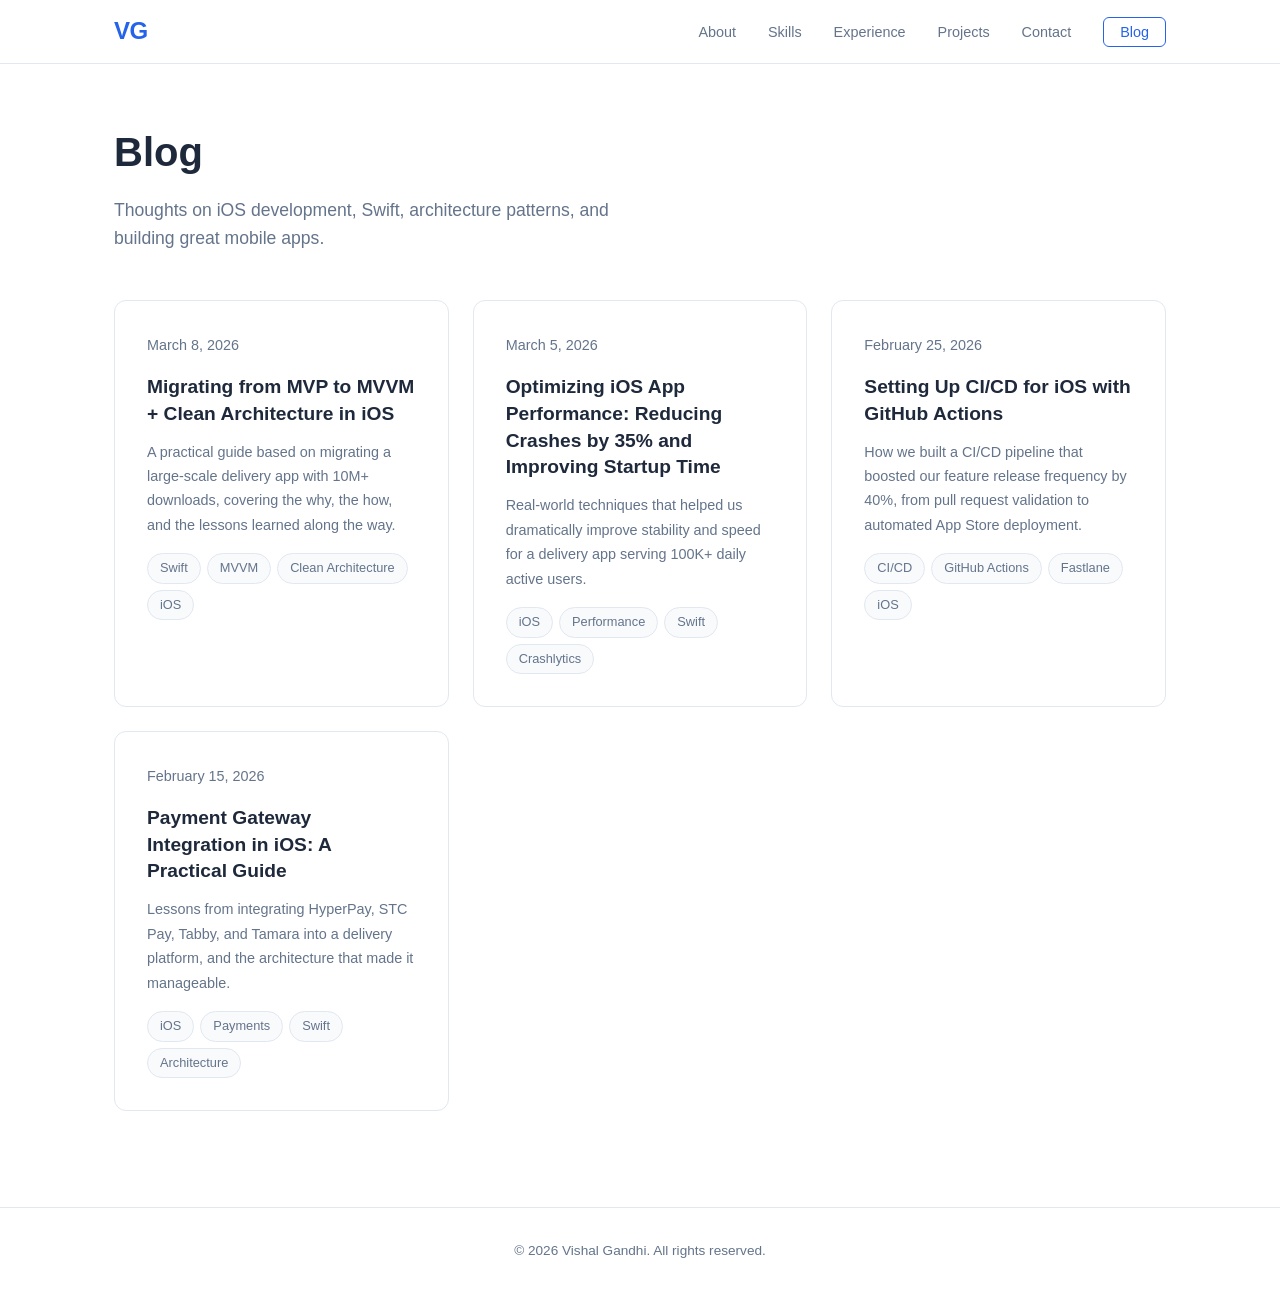
==== blog.html @ e0c9e322 "Initial commit: personal developer portfolio website" ====
<!DOCTYPE html>
<html lang="en">
<head>
  <meta charset="UTF-8">
  <meta name="viewport" content="width=device-width, initial-scale=1.0">
  <title>Blog - Vishal Gandhi</title>
  <meta name="description" content="Blog posts by Vishal Gandhi on iOS development, Swift, architecture, and mobile engineering.">
  <link rel="stylesheet" href="css/style.css">
  <style>
    .blog-hero {
      padding: 120px 0 48px;
    }
    .blog-hero h1 {
      font-size: 2.5rem;
      font-weight: 800;
      margin-bottom: 12px;
    }
    .blog-hero p {
      font-size: 1.1rem;
      color: var(--color-text-light);
      max-width: 560px;
    }
    .blog-grid {
      display: grid;
      grid-template-columns: repeat(auto-fill, minmax(320px, 1fr));
      gap: 24px;
      padding-bottom: 96px;
    }
    .blog-card {
      background: var(--color-card);
      border: 1px solid var(--color-border);
      border-radius: 12px;
      padding: 32px;
      transition: all 0.2s ease;
    }
    .blog-card:hover {
      transform: translateY(-4px);
      box-shadow: 0 8px 24px rgba(0, 0, 0, 0.08);
    }
    .blog-card-date {
      font-size: 0.8rem;
      color: var(--color-text-light);
      font-weight: 500;
      margin-bottom: 12px;
    }
    .blog-card h2 {
      font-size: 1.2rem;
      font-weight: 700;
      margin-bottom: 12px;
      line-height: 1.4;
    }
    .blog-card p {
      font-size: 0.9rem;
      color: var(--color-text-light);
      line-height: 1.7;
      margin-bottom: 16px;
    }
    .blog-card-tags {
      display: flex;
      flex-wrap: wrap;
      gap: 6px;
    }
    .blog-empty {
      text-align: center;
      padding: 64px 0 96px;
    }
    .blog-empty-icon {
      color: var(--color-text-light);
      margin-bottom: 24px;
      opacity: 0.4;
    }
    .blog-empty h2 {
      font-size: 1.5rem;
      font-weight: 700;
      margin-bottom: 12px;
    }
    .blog-empty p {
      font-size: 1rem;
      color: var(--color-text-light);
      max-width: 400px;
      margin: 0 auto;
    }
    @media (max-width: 768px) {
      .blog-hero h1 { font-size: 2rem; }
      .blog-grid { grid-template-columns: 1fr; }
    }
  </style>
</head>
<body>

  <!-- Navigation -->
  <nav class="nav" id="nav">
    <div class="nav-container">
      <a href="index.html" class="nav-logo">VG</a>
      <button class="nav-toggle" id="nav-toggle" aria-label="Toggle navigation">
        <span></span>
        <span></span>
        <span></span>
      </button>
      <ul class="nav-links" id="nav-links">
        <li><a href="index.html#about">About</a></li>
        <li><a href="index.html#skills">Skills</a></li>
        <li><a href="index.html#experience">Experience</a></li>
        <li><a href="index.html#projects">Projects</a></li>
        <li><a href="index.html#contact">Contact</a></li>
        <li><a href="blog.html" class="nav-blog-link active">Blog</a></li>
      </ul>
    </div>
  </nav>

  <!-- Blog Header -->
  <section class="blog-hero">
    <div class="container">
      <h1>Blog</h1>
      <p>Thoughts on iOS development, Swift, architecture patterns, and building great mobile apps.</p>
    </div>
  </section>

  <!-- Blog Posts -->
  <section>
    <div class="container">
      <div class="blog-grid">

        <a href="blog/mvvm-clean-architecture-ios.html" class="blog-card">
          <p class="blog-card-date">March 8, 2026</p>
          <h2>Migrating from MVP to MVVM + Clean Architecture in iOS</h2>
          <p>A practical guide based on migrating a large-scale delivery app with 10M+ downloads, covering the why, the how, and the lessons learned along the way.</p>
          <div class="blog-card-tags">
            <span class="tag">Swift</span>
            <span class="tag">MVVM</span>
            <span class="tag">Clean Architecture</span>
            <span class="tag">iOS</span>
          </div>
        </a>

        <a href="blog/optimizing-ios-app-performance.html" class="blog-card">
          <p class="blog-card-date">March 5, 2026</p>
          <h2>Optimizing iOS App Performance: Reducing Crashes by 35% and Improving Startup Time</h2>
          <p>Real-world techniques that helped us dramatically improve stability and speed for a delivery app serving 100K+ daily active users.</p>
          <div class="blog-card-tags">
            <span class="tag">iOS</span>
            <span class="tag">Performance</span>
            <span class="tag">Swift</span>
            <span class="tag">Crashlytics</span>
          </div>
        </a>

        <a href="blog/cicd-ios-github-actions.html" class="blog-card">
          <p class="blog-card-date">February 25, 2026</p>
          <h2>Setting Up CI/CD for iOS with GitHub Actions</h2>
          <p>How we built a CI/CD pipeline that boosted our feature release frequency by 40%, from pull request validation to automated App Store deployment.</p>
          <div class="blog-card-tags">
            <span class="tag">CI/CD</span>
            <span class="tag">GitHub Actions</span>
            <span class="tag">Fastlane</span>
            <span class="tag">iOS</span>
          </div>
        </a>

        <a href="blog/payment-gateway-integration-ios.html" class="blog-card">
          <p class="blog-card-date">February 15, 2026</p>
          <h2>Payment Gateway Integration in iOS: A Practical Guide</h2>
          <p>Lessons from integrating HyperPay, STC Pay, Tabby, and Tamara into a delivery platform, and the architecture that made it manageable.</p>
          <div class="blog-card-tags">
            <span class="tag">iOS</span>
            <span class="tag">Payments</span>
            <span class="tag">Swift</span>
            <span class="tag">Architecture</span>
          </div>
        </a>

      </div>
    </div>
  </section>

  <!-- Footer -->
  <footer class="footer">
    <div class="container">
      <p>&copy; 2026 Vishal Gandhi. All rights reserved.</p>
    </div>
  </footer>

  <script>
    // Navigation scroll shadow
    const nav = document.getElementById('nav');
    window.addEventListener('scroll', () => {
      nav.classList.toggle('scrolled', window.scrollY > 10);
    });

    // Mobile navigation toggle
    const navToggle = document.getElementById('nav-toggle');
    const navLinks = document.getElementById('nav-links');
    navToggle.addEventListener('click', () => {
      navLinks.classList.toggle('open');
      const spans = navToggle.querySelectorAll('span');
      if (navLinks.classList.contains('open')) {
        spans[0].style.transform = 'rotate(45deg) translate(5px, 5px)';
        spans[1].style.opacity = '0';
        spans[2].style.transform = 'rotate(-45deg) translate(5px, -5px)';
      } else {
        spans[0].style.transform = '';
        spans[1].style.opacity = '';
        spans[2].style.transform = '';
      }
    });
    navLinks.querySelectorAll('a').forEach(link => {
      link.addEventListener('click', () => {
        navLinks.classList.remove('open');
        const spans = navToggle.querySelectorAll('span');
        spans[0].style.transform = '';
        spans[1].style.opacity = '';
        spans[2].style.transform = '';
      });
    });
  </script>
</body>
</html>
---- css/style.css ----
/* ========================================
   Reset & Base
   ======================================== */
*,
*::before,
*::after {
  margin: 0;
  padding: 0;
  box-sizing: border-box;
}

:root {
  --color-primary: #2563eb;
  --color-primary-dark: #1d4ed8;
  --color-text: #1e293b;
  --color-text-light: #64748b;
  --color-bg: #ffffff;
  --color-bg-alt: #f8fafc;
  --color-border: #e2e8f0;
  --color-card: #ffffff;
  --font-family: -apple-system, BlinkMacSystemFont, 'Segoe UI', Roboto, 'Helvetica Neue', Arial, sans-serif;
  --max-width: 1100px;
  --nav-height: 64px;
}

html {
  scroll-behavior: smooth;
  scroll-padding-top: var(--nav-height);
}

body {
  font-family: var(--font-family);
  color: var(--color-text);
  background: var(--color-bg);
  line-height: 1.6;
  -webkit-font-smoothing: antialiased;
}

a {
  color: inherit;
  text-decoration: none;
}

ul {
  list-style: none;
}

img {
  max-width: 100%;
  display: block;
}

/* ========================================
   Layout
   ======================================== */
.container {
  max-width: var(--max-width);
  margin: 0 auto;
  padding: 0 24px;
}

.section {
  padding: 96px 0;
}

.section-alt {
  background: var(--color-bg-alt);
}

.section-title {
  font-size: 2rem;
  font-weight: 700;
  margin-bottom: 48px;
  position: relative;
  display: inline-block;
}

.section-title::after {
  content: '';
  position: absolute;
  bottom: -8px;
  left: 0;
  width: 48px;
  height: 3px;
  background: var(--color-primary);
  border-radius: 2px;
}

/* ========================================
   Navigation
   ======================================== */
.nav {
  position: fixed;
  top: 0;
  left: 0;
  right: 0;
  height: var(--nav-height);
  background: rgba(255, 255, 255, 0.95);
  backdrop-filter: blur(8px);
  border-bottom: 1px solid var(--color-border);
  z-index: 1000;
  transition: box-shadow 0.3s ease;
}

.nav.scrolled {
  box-shadow: 0 1px 8px rgba(0, 0, 0, 0.08);
}

.nav-container {
  max-width: var(--max-width);
  margin: 0 auto;
  padding: 0 24px;
  height: 100%;
  display: flex;
  align-items: center;
  justify-content: space-between;
}

.nav-logo {
  font-size: 1.5rem;
  font-weight: 800;
  color: var(--color-primary);
  letter-spacing: -0.02em;
}

.nav-links {
  display: flex;
  align-items: center;
  gap: 32px;
}

.nav-links a {
  font-size: 0.9rem;
  font-weight: 500;
  color: var(--color-text-light);
  transition: color 0.2s ease;
}

.nav-links a:hover,
.nav-links a.active {
  color: var(--color-primary);
}

.nav-blog-link {
  padding: 6px 16px;
  border: 1.5px solid var(--color-primary);
  border-radius: 6px;
  color: var(--color-primary) !important;
  transition: all 0.2s ease !important;
}

.nav-blog-link:hover {
  background: var(--color-primary);
  color: white !important;
}

.nav-toggle {
  display: none;
  flex-direction: column;
  gap: 5px;
  background: none;
  border: none;
  cursor: pointer;
  padding: 4px;
}

.nav-toggle span {
  display: block;
  width: 24px;
  height: 2px;
  background: var(--color-text);
  border-radius: 2px;
  transition: all 0.3s ease;
}

/* ========================================
   Hero
   ======================================== */
.hero {
  min-height: 100vh;
  display: flex;
  align-items: center;
  padding-top: var(--nav-height);
}

.hero-inner {
  display: flex;
  align-items: center;
  justify-content: space-between;
  gap: 48px;
}

.hero-content {
  max-width: 640px;
}

.hero-image {
  flex-shrink: 0;
}

.hero-image img {
  width: 280px;
  height: 280px;
  border-radius: 50%;
  object-fit: cover;
  object-position: center top;
  border: 4px solid var(--color-border);
  box-shadow: 0 8px 24px rgba(0, 0, 0, 0.1);
}

.hero-greeting {
  font-size: 1.1rem;
  color: var(--color-primary);
  font-weight: 500;
  margin-bottom: 8px;
}

.hero-name {
  font-size: 3.5rem;
  font-weight: 800;
  line-height: 1.1;
  letter-spacing: -0.03em;
  margin-bottom: 8px;
}

.hero-title {
  font-size: 1.5rem;
  font-weight: 600;
  color: var(--color-text-light);
  margin-bottom: 20px;
}

.hero-tagline {
  font-size: 1.1rem;
  color: var(--color-text-light);
  line-height: 1.7;
  margin-bottom: 32px;
}

.hero-links {
  display: flex;
  gap: 16px;
  margin-bottom: 40px;
}

.hero-social {
  display: flex;
  gap: 20px;
}

.hero-social a {
  color: var(--color-text-light);
  transition: color 0.2s ease, transform 0.2s ease;
}

.hero-social a:hover {
  color: var(--color-primary);
  transform: translateY(-2px);
}

/* ========================================
   Buttons
   ======================================== */
.btn {
  display: inline-flex;
  align-items: center;
  padding: 12px 28px;
  font-size: 0.95rem;
  font-weight: 600;
  border-radius: 8px;
  transition: all 0.2s ease;
  cursor: pointer;
  border: none;
}

.btn-primary {
  background: var(--color-primary);
  color: white;
}

.btn-primary:hover {
  background: var(--color-primary-dark);
  transform: translateY(-1px);
  box-shadow: 0 4px 12px rgba(37, 99, 235, 0.3);
}

.btn-outline {
  border: 1.5px solid var(--color-border);
  color: var(--color-text);
  background: transparent;
}

.btn-outline:hover {
  border-color: var(--color-primary);
  color: var(--color-primary);
}

/* ========================================
   About
   ======================================== */
.about-content {
  max-width: 720px;
}

.about-content p {
  font-size: 1.05rem;
  color: var(--color-text-light);
  line-height: 1.8;
  margin-bottom: 16px;
}

.about-content p:last-child {
  margin-bottom: 0;
}

/* ========================================
   Skills
   ======================================== */
.skills-grid {
  display: grid;
  grid-template-columns: repeat(auto-fill, minmax(320px, 1fr));
  gap: 24px;
}

.skill-card {
  background: var(--color-card);
  border: 1px solid var(--color-border);
  border-radius: 12px;
  padding: 28px;
  transition: box-shadow 0.2s ease;
}

.skill-card:hover {
  box-shadow: 0 4px 16px rgba(0, 0, 0, 0.06);
}

.skill-card h3 {
  font-size: 1.1rem;
  font-weight: 700;
  margin-bottom: 16px;
}

.skill-tags {
  display: flex;
  flex-wrap: wrap;
  gap: 8px;
}

.tag {
  display: inline-block;
  padding: 4px 12px;
  font-size: 0.8rem;
  font-weight: 500;
  background: var(--color-bg-alt);
  color: var(--color-text-light);
  border-radius: 20px;
  border: 1px solid var(--color-border);
}

/* ========================================
   Experience Timeline
   ======================================== */
.timeline {
  position: relative;
  padding-left: 32px;
}

.timeline::before {
  content: '';
  position: absolute;
  left: 7px;
  top: 8px;
  bottom: 8px;
  width: 2px;
  background: var(--color-border);
}

.timeline-item {
  position: relative;
  margin-bottom: 48px;
}

.timeline-item:last-child {
  margin-bottom: 0;
}

.timeline-marker {
  position: absolute;
  left: -32px;
  top: 8px;
  width: 16px;
  height: 16px;
  border-radius: 50%;
  background: var(--color-bg);
  border: 3px solid var(--color-primary);
  z-index: 1;
}

.timeline-item:first-child .timeline-marker {
  background: var(--color-primary);
}

.timeline-header {
  margin-bottom: 16px;
}

.timeline-header h3 {
  font-size: 1.25rem;
  font-weight: 700;
  margin-bottom: 4px;
}

.timeline-company {
  display: block;
  font-size: 1rem;
  color: var(--color-primary);
  font-weight: 500;
  margin-bottom: 4px;
}

.timeline-date {
  display: block;
  font-size: 0.85rem;
  color: var(--color-text-light);
  font-weight: 500;
}

.timeline-details {
  list-style: disc;
  padding-left: 20px;
}

.timeline-details li {
  font-size: 0.95rem;
  color: var(--color-text-light);
  line-height: 1.7;
  margin-bottom: 8px;
}

.timeline-details li:last-child {
  margin-bottom: 0;
}

/* ========================================
   Projects
   ======================================== */
.projects-grid {
  display: grid;
  grid-template-columns: repeat(auto-fill, minmax(280px, 1fr));
  gap: 24px;
}

.project-card {
  background: var(--color-card);
  border: 1px solid var(--color-border);
  border-radius: 12px;
  padding: 32px;
  transition: all 0.2s ease;
}

.project-card:hover {
  transform: translateY(-4px);
  box-shadow: 0 8px 24px rgba(0, 0, 0, 0.08);
}

.project-icon {
  color: var(--color-primary);
  margin-bottom: 20px;
}

.project-card h3 {
  font-size: 1.25rem;
  font-weight: 700;
  margin-bottom: 4px;
}

.project-subtitle {
  font-size: 0.9rem;
  color: var(--color-primary);
  font-weight: 500;
  margin-bottom: 12px;
}

.project-description {
  font-size: 0.9rem;
  color: var(--color-text-light);
  line-height: 1.7;
  margin-bottom: 16px;
}

.project-stats {
  display: flex;
  flex-wrap: wrap;
  gap: 12px;
  margin-bottom: 16px;
}

.project-stats span {
  font-size: 0.8rem;
  font-weight: 600;
  color: var(--color-primary);
  background: rgba(37, 99, 235, 0.08);
  padding: 4px 12px;
  border-radius: 20px;
}

.project-tags {
  display: flex;
  flex-wrap: wrap;
  gap: 6px;
}

.project-tags .tag {
  font-size: 0.75rem;
  padding: 3px 10px;
}

.project-link {
  display: inline-flex;
  align-items: center;
  gap: 6px;
  margin-top: 16px;
  font-size: 0.85rem;
  font-weight: 600;
  color: var(--color-primary);
  transition: gap 0.2s ease;
}

.project-link:hover {
  gap: 10px;
}

/* ========================================
   Education
   ======================================== */
.education-card {
  background: var(--color-card);
  border: 1px solid var(--color-border);
  border-radius: 12px;
  padding: 32px;
  max-width: 480px;
}

.education-card h3 {
  font-size: 1.25rem;
  font-weight: 700;
  margin-bottom: 8px;
}

.education-school {
  font-size: 1rem;
  color: var(--color-primary);
  font-weight: 500;
  margin-bottom: 4px;
}

.education-location {
  font-size: 0.9rem;
  color: var(--color-text-light);
  margin-bottom: 4px;
}

.education-date {
  font-size: 0.85rem;
  color: var(--color-text-light);
  font-weight: 500;
}

/* ========================================
   Contact
   ======================================== */
.contact-intro {
  font-size: 1.05rem;
  color: var(--color-text-light);
  max-width: 560px;
  margin-bottom: 40px;
}

.contact-grid {
  display: grid;
  grid-template-columns: repeat(auto-fill, minmax(240px, 1fr));
  gap: 16px;
}

.contact-card {
  display: flex;
  align-items: center;
  gap: 16px;
  padding: 20px 24px;
  background: var(--color-card);
  border: 1px solid var(--color-border);
  border-radius: 12px;
  color: var(--color-text);
  transition: all 0.2s ease;
}

.contact-card:hover {
  border-color: var(--color-primary);
  box-shadow: 0 4px 12px rgba(0, 0, 0, 0.06);
}

.contact-card svg {
  color: var(--color-primary);
  flex-shrink: 0;
}

.contact-card span {
  font-size: 0.9rem;
  font-weight: 500;
}

/* ========================================
   Footer
   ======================================== */
.footer {
  padding: 32px 0;
  border-top: 1px solid var(--color-border);
  text-align: center;
}

.footer p {
  font-size: 0.85rem;
  color: var(--color-text-light);
}

/* ========================================
   Responsive
   ======================================== */
@media (max-width: 768px) {
  .hero-inner {
    flex-direction: column-reverse;
    text-align: center;
    gap: 32px;
  }

  .hero-image img {
    width: 200px;
    height: 200px;
  }

  .hero-social {
    justify-content: center;
  }

  .hero-name {
    font-size: 2.5rem;
  }

  .hero-title {
    font-size: 1.25rem;
  }

  .section {
    padding: 64px 0;
  }

  .section-title {
    font-size: 1.75rem;
  }

  .nav-toggle {
    display: flex;
  }

  .nav-links {
    position: fixed;
    top: var(--nav-height);
    left: 0;
    right: 0;
    background: var(--color-bg);
    flex-direction: column;
    padding: 24px;
    gap: 20px;
    border-bottom: 1px solid var(--color-border);
    transform: translateY(-100%);
    opacity: 0;
    pointer-events: none;
    transition: all 0.3s ease;
  }

  .nav-links.open {
    transform: translateY(0);
    opacity: 1;
    pointer-events: all;
  }

  .hero-links {
    flex-direction: column;
    gap: 12px;
  }

  .btn {
    text-align: center;
    justify-content: center;
  }

  .skills-grid {
    grid-template-columns: 1fr;
  }

  .projects-grid {
    grid-template-columns: 1fr;
  }

  .contact-grid {
    grid-template-columns: 1fr;
  }
}

@media (max-width: 480px) {
  .hero-name {
    font-size: 2rem;
  }

  .container {
    padding: 0 16px;
  }
}

/* ========================================
   Animations
   ======================================== */
@media (prefers-reduced-motion: no-preference) {
  .fade-in {
    opacity: 0;
    transform: translateY(20px);
    transition: opacity 0.6s ease, transform 0.6s ease;
  }

  .fade-in.visible {
    opacity: 1;
    transform: translateY(0);
  }
}
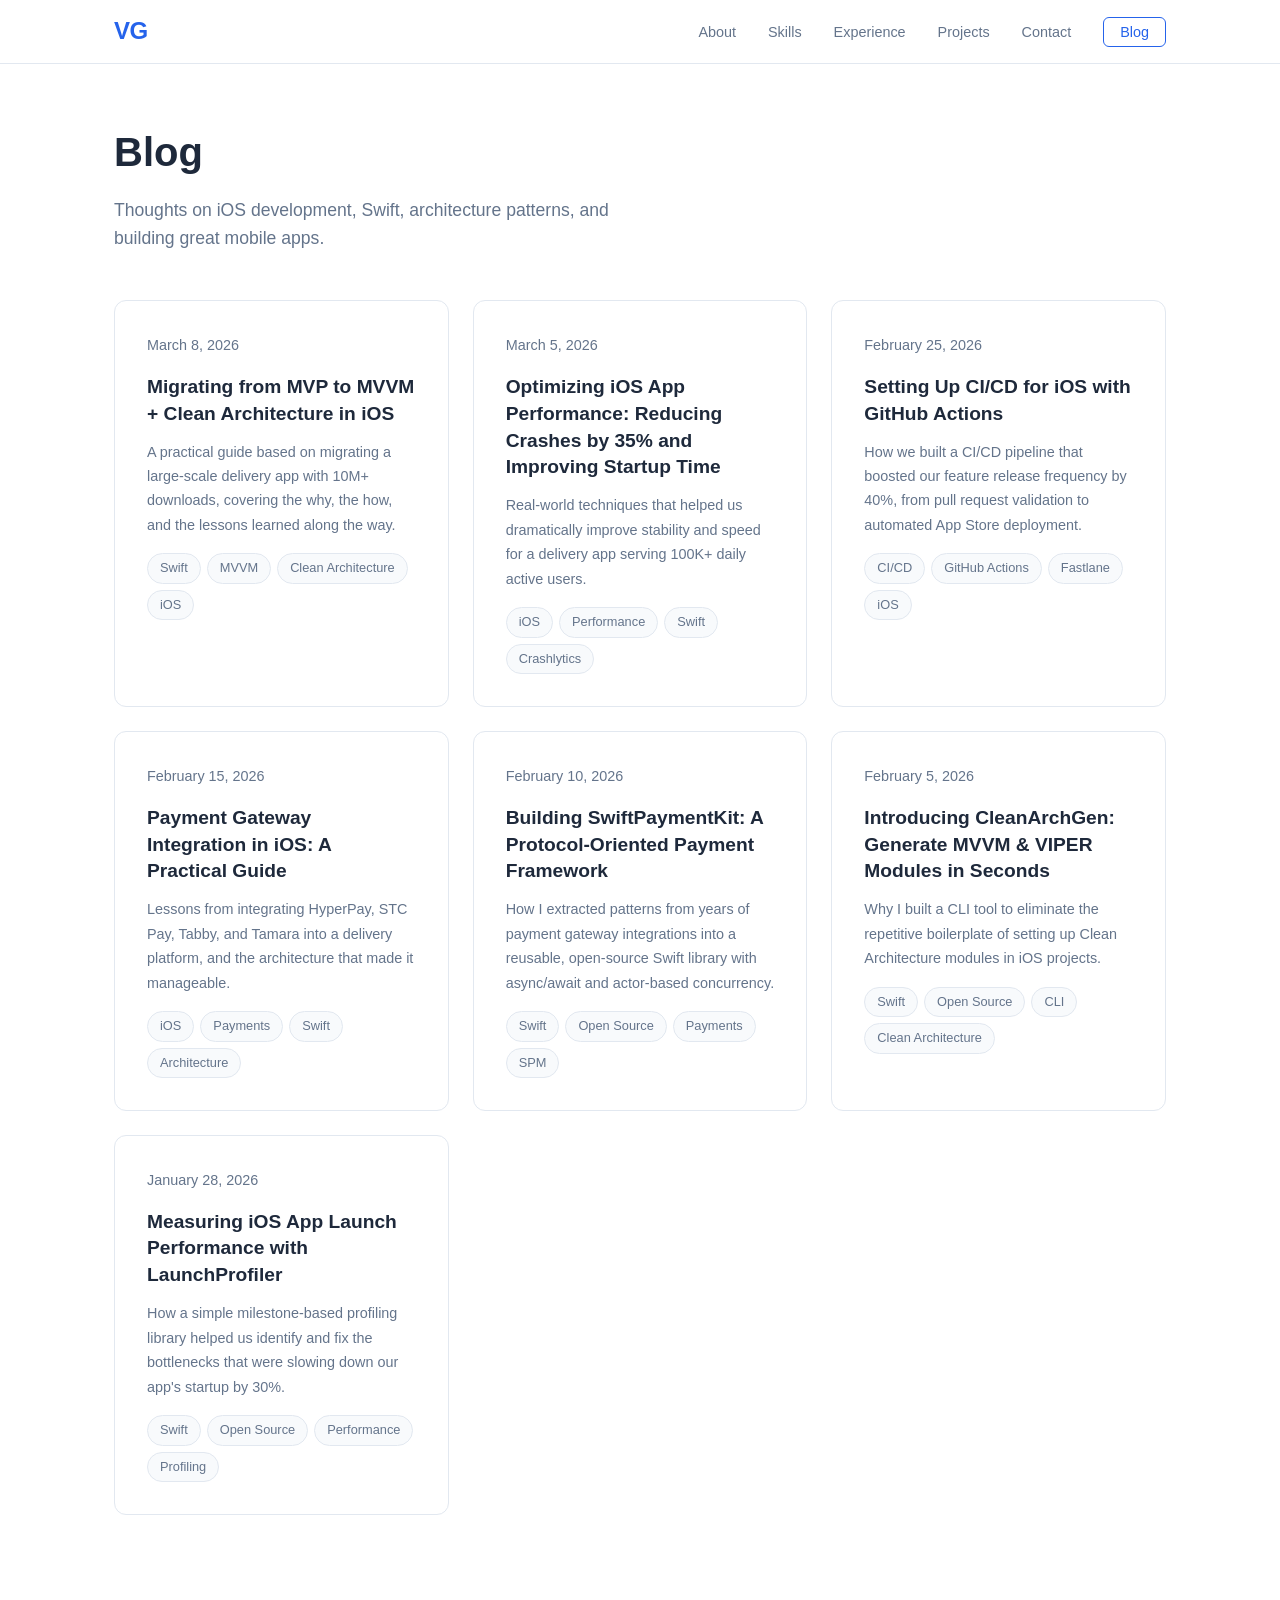
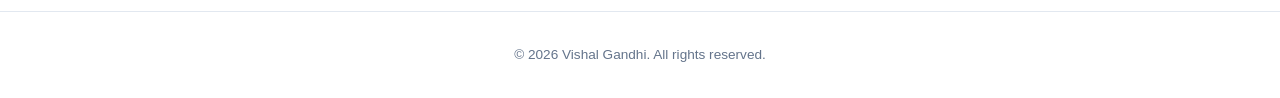
==== commit 5c7d3480: "Add open source library links to existing blogs and create dedicated blog posts for SwiftPaymentKit," ====
--- a/blog.html
+++ b/blog.html
@@ -166,6 +166,42 @@
             <span class="tag">Payments</span>
             <span class="tag">Swift</span>
             <span class="tag">Architecture</span>
+          </div>
+        </a>
+
+        <a href="blog/building-swiftpaymentkit.html" class="blog-card">
+          <p class="blog-card-date">February 10, 2026</p>
+          <h2>Building SwiftPaymentKit: A Protocol-Oriented Payment Framework</h2>
+          <p>How I extracted patterns from years of payment gateway integrations into a reusable, open-source Swift library with async/await and actor-based concurrency.</p>
+          <div class="blog-card-tags">
+            <span class="tag">Swift</span>
+            <span class="tag">Open Source</span>
+            <span class="tag">Payments</span>
+            <span class="tag">SPM</span>
+          </div>
+        </a>
+
+        <a href="blog/introducing-cleanarchgen.html" class="blog-card">
+          <p class="blog-card-date">February 5, 2026</p>
+          <h2>Introducing CleanArchGen: Generate MVVM & VIPER Modules in Seconds</h2>
+          <p>Why I built a CLI tool to eliminate the repetitive boilerplate of setting up Clean Architecture modules in iOS projects.</p>
+          <div class="blog-card-tags">
+            <span class="tag">Swift</span>
+            <span class="tag">Open Source</span>
+            <span class="tag">CLI</span>
+            <span class="tag">Clean Architecture</span>
+          </div>
+        </a>
+
+        <a href="blog/measuring-ios-launch-performance.html" class="blog-card">
+          <p class="blog-card-date">January 28, 2026</p>
+          <h2>Measuring iOS App Launch Performance with LaunchProfiler</h2>
+          <p>How a simple milestone-based profiling library helped us identify and fix the bottlenecks that were slowing down our app's startup by 30%.</p>
+          <div class="blog-card-tags">
+            <span class="tag">Swift</span>
+            <span class="tag">Open Source</span>
+            <span class="tag">Performance</span>
+            <span class="tag">Profiling</span>
           </div>
         </a>
 
--- a/css/style.css
+++ b/css/style.css
@@ -528,6 +528,30 @@
 
 .project-link:hover {
   gap: 10px;
+}
+
+.project-badge {
+  display: inline-block;
+  font-size: 0.7rem;
+  font-weight: 600;
+  text-transform: uppercase;
+  letter-spacing: 0.5px;
+  color: #059669;
+  background: rgba(5, 150, 105, 0.1);
+  padding: 3px 10px;
+  border-radius: 20px;
+  margin-bottom: 12px;
+}
+
+.project-card-oss {
+  border-color: rgba(5, 150, 105, 0.2);
+}
+
+.section-subtitle {
+  color: var(--color-text-light);
+  font-size: 1rem;
+  margin-top: -36px;
+  margin-bottom: 40px;
 }
 
 /* ========================================
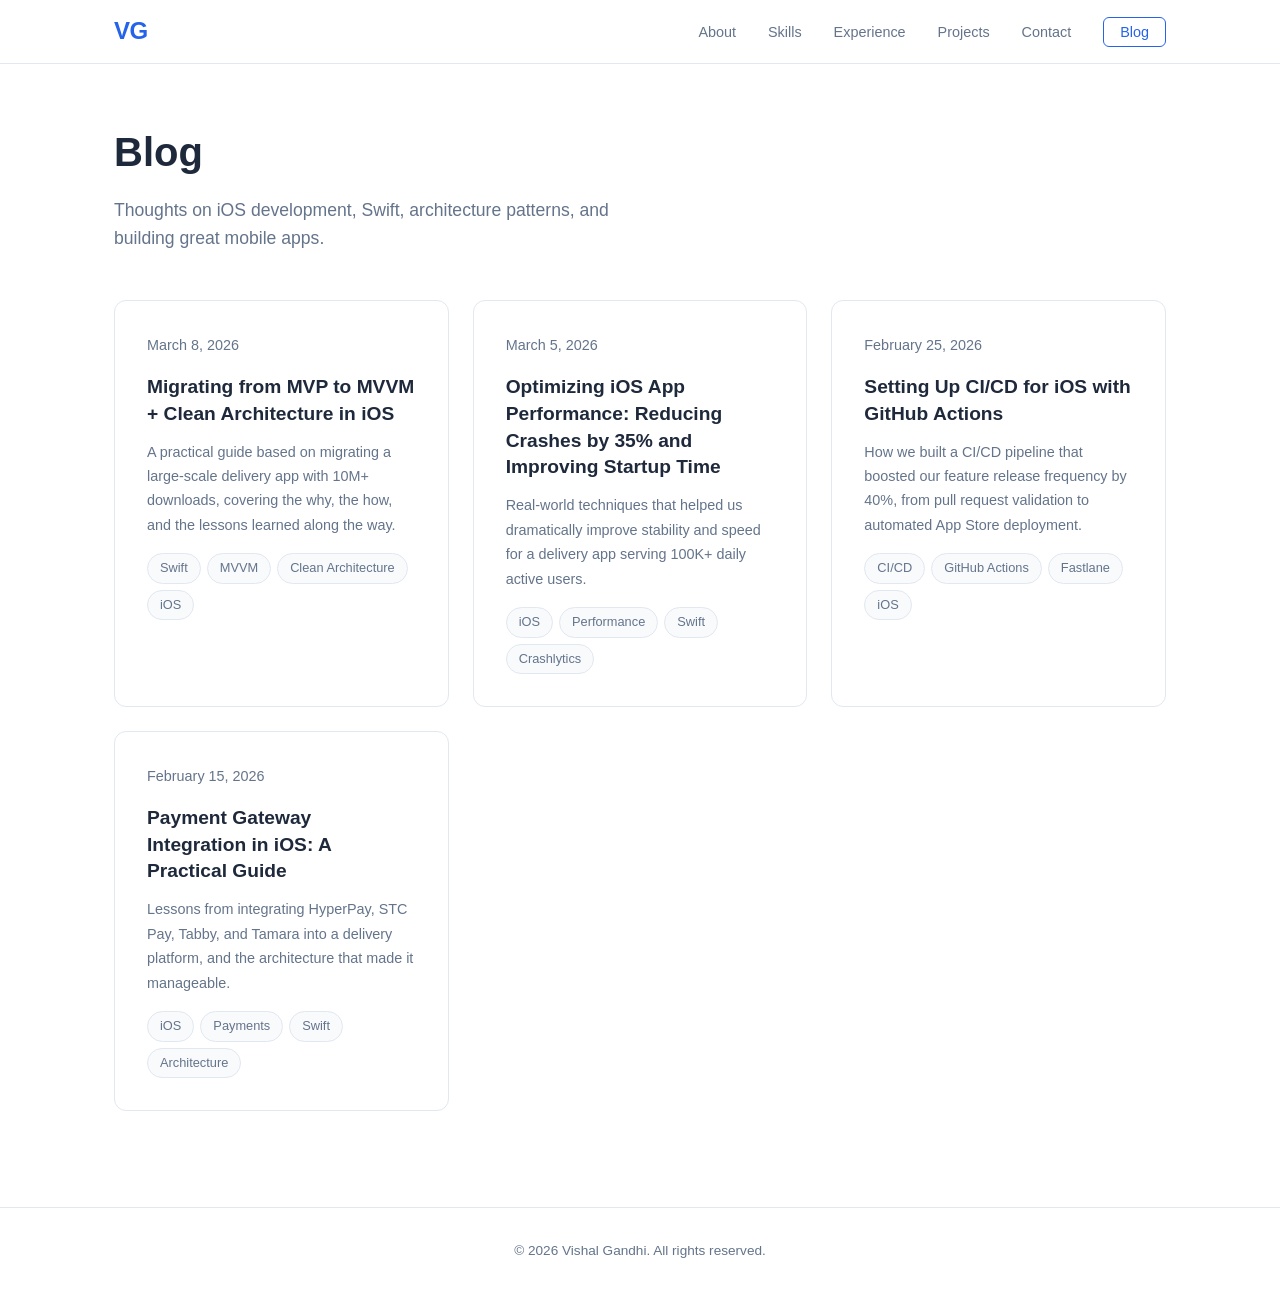
==== commit 23ae017f: "Remove separate open source blog posts, keep links in existing blogs" ====
--- a/blog.html
+++ b/blog.html
@@ -166,42 +166,6 @@
             <span class="tag">Payments</span>
             <span class="tag">Swift</span>
             <span class="tag">Architecture</span>
-          </div>
-        </a>
-
-        <a href="blog/building-swiftpaymentkit.html" class="blog-card">
-          <p class="blog-card-date">February 10, 2026</p>
-          <h2>Building SwiftPaymentKit: A Protocol-Oriented Payment Framework</h2>
-          <p>How I extracted patterns from years of payment gateway integrations into a reusable, open-source Swift library with async/await and actor-based concurrency.</p>
-          <div class="blog-card-tags">
-            <span class="tag">Swift</span>
-            <span class="tag">Open Source</span>
-            <span class="tag">Payments</span>
-            <span class="tag">SPM</span>
-          </div>
-        </a>
-
-        <a href="blog/introducing-cleanarchgen.html" class="blog-card">
-          <p class="blog-card-date">February 5, 2026</p>
-          <h2>Introducing CleanArchGen: Generate MVVM & VIPER Modules in Seconds</h2>
-          <p>Why I built a CLI tool to eliminate the repetitive boilerplate of setting up Clean Architecture modules in iOS projects.</p>
-          <div class="blog-card-tags">
-            <span class="tag">Swift</span>
-            <span class="tag">Open Source</span>
-            <span class="tag">CLI</span>
-            <span class="tag">Clean Architecture</span>
-          </div>
-        </a>
-
-        <a href="blog/measuring-ios-launch-performance.html" class="blog-card">
-          <p class="blog-card-date">January 28, 2026</p>
-          <h2>Measuring iOS App Launch Performance with LaunchProfiler</h2>
-          <p>How a simple milestone-based profiling library helped us identify and fix the bottlenecks that were slowing down our app's startup by 30%.</p>
-          <div class="blog-card-tags">
-            <span class="tag">Swift</span>
-            <span class="tag">Open Source</span>
-            <span class="tag">Performance</span>
-            <span class="tag">Profiling</span>
           </div>
         </a>
 
